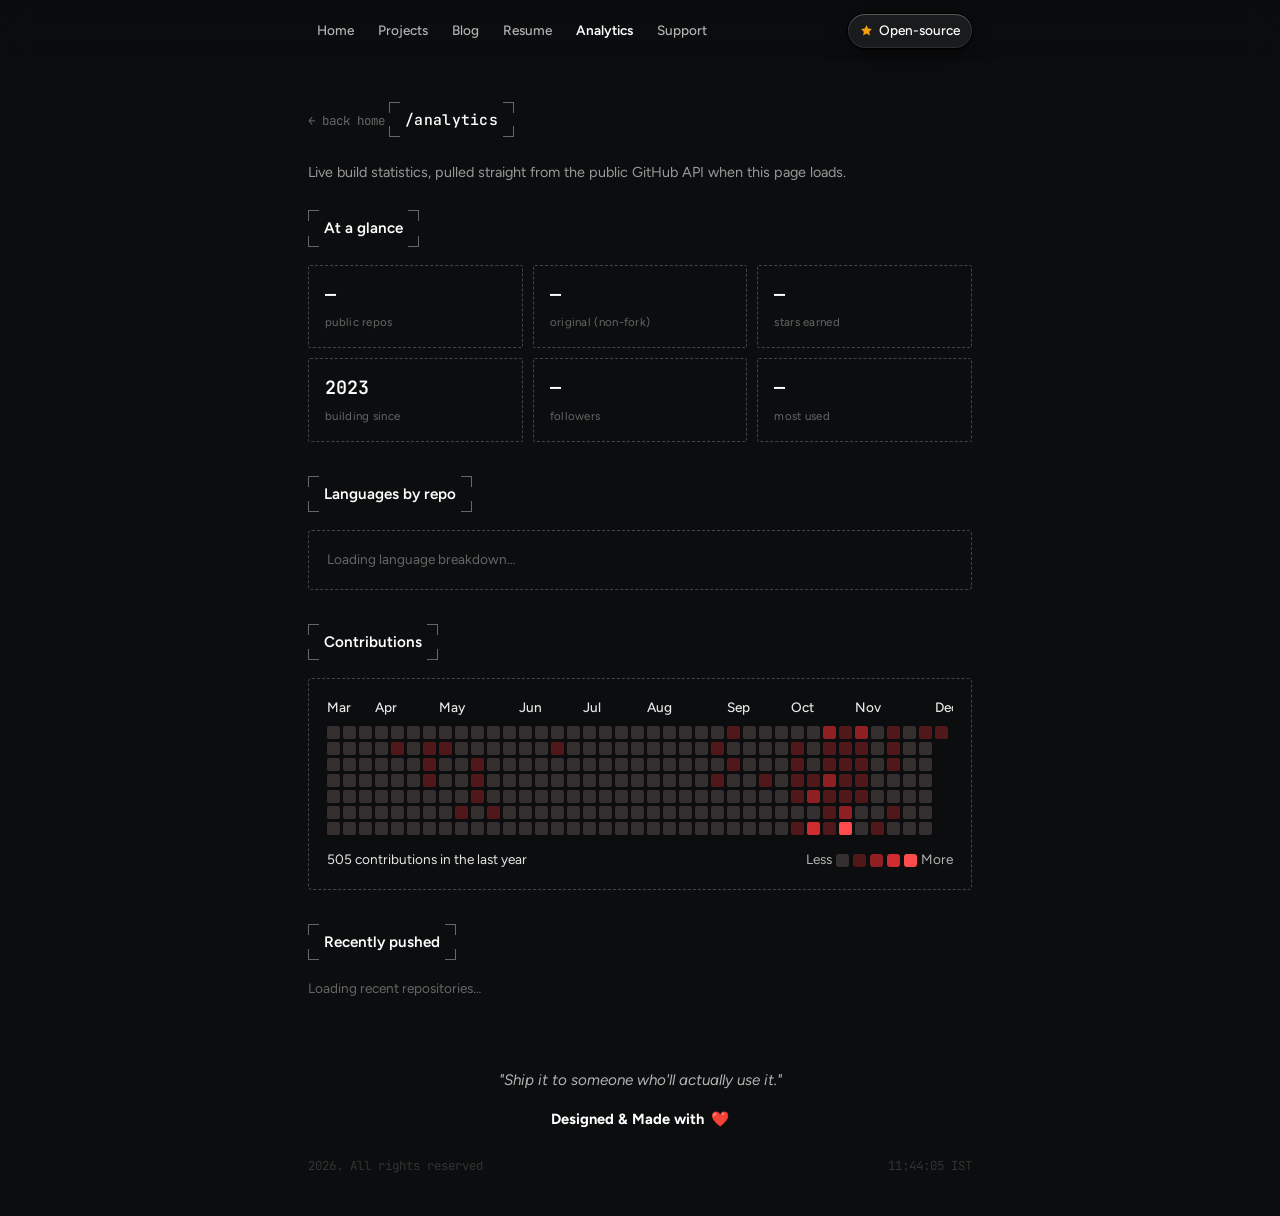
==== analytics.html @ 059508b2 "feat: refine sparks to compact size with deep blood red tones" ====
<!DOCTYPE html>
<html lang="en">
<head>
<meta charset="utf-8" />
<meta name="viewport" content="width=device-width, initial-scale=1" />
<title>Analytics — Salman Ansari</title>
<meta name="description" content="Live build statistics for Salman Ansari — repositories, languages and recent activity, pulled from the GitHub API." />
<meta name="theme-color" content="#0b0d0e" />
<link rel="icon" href="data:image/svg+xml,<svg xmlns='http://www.w3.org/2000/svg' viewBox='0 0 100 100'><rect width='100' height='100' rx='22' fill='%230b0d0e'/><text x='50' y='68' font-family='monospace' font-size='56' font-weight='700' fill='%23ffffff' text-anchor='middle'>S</text></svg>" />
<link rel="preconnect" href="https://fonts.googleapis.com" />
<link rel="preconnect" href="https://fonts.gstatic.com" crossorigin />
<link href="https://fonts.googleapis.com/css2?family=Figtree:wght@400;500;600;700&amp;family=JetBrains+Mono:wght@400;500;600&amp;display=swap" rel="stylesheet" />
<link rel="stylesheet" href="./assets/styles.css?v=202611122030" />
</head>
<body>
<a class="skip-link" href="#main">Skip to content</a>

<nav class="navbar" aria-label="Primary">
  <div class="nav-inner">
    <ul class="nav-links">
      <li><a href="./" class="nav-link">Home</a></li>
      <li><a href="./projects" class="nav-link">Projects</a></li>
      <li><a href="./blog" class="nav-link">Blog</a></li>
      <li><a href="./resume" class="nav-link">Resume</a></li>
      <li><a href="./analytics" class="nav-link is-active">Analytics</a></li>
      <li><a href="./support" class="nav-link">Support</a></li>
    </ul>
    <a class="nav-star" href="https://github.com/salmanwnl44" target="_blank" rel="noopener">
      <svg class="star" viewBox="0 0 24 24" width="13" height="13" fill="currentColor" aria-hidden="true"><path d="m12 2 3.1 6.3 6.9 1-5 4.9 1.2 6.8-6.2-3.3-6.2 3.3L7 14.2 2 9.3l6.9-1L12 2Z"/></svg>
      <span>Open-source</span>
    </a>
  </div>
</nav>

<main id="main" class="wrap">
  <div class="page-head">
    <a class="back-link" href="./">← back home</a>
    <h1 class="section-title slug">/analytics</h1>
    <p class="page-sub">Live build statistics, pulled straight from the public GitHub API when this page loads.</p>
  </div>

  <section class="section">
    <h2 class="section-title">At a glance</h2>
    <div class="grid-3">
      <div class="card"><span class="stat-num" data-gh="repos">—</span><span class="stat-label">public repos</span></div>
      <div class="card"><span class="stat-num" data-gh="own">—</span><span class="stat-label">original (non-fork)</span></div>
      <div class="card"><span class="stat-num" data-gh="stars">—</span><span class="stat-label">stars earned</span></div>
      <div class="card"><span class="stat-num" data-gh="since">2023</span><span class="stat-label">building since</span></div>
      <div class="card"><span class="stat-num" data-gh="followers">—</span><span class="stat-label">followers</span></div>
      <div class="card"><span class="stat-num" data-gh="langs">—</span><span class="stat-label">most used</span></div>
    </div>
  </section>

  <section class="section">
    <h2 class="section-title">Languages by repo</h2>
    <div class="boxed">
      <div data-lang-bars>
        <p style="font-size:.85rem;color:var(--text-dim)">Loading language breakdown…</p>
      </div>
    </div>
  </section>

  <section class="section" id="contributions">
    <h2 class="section-title">Contributions</h2>
    <div class="boxed">
      <div class="cal-scroll">
        <div class="cal-months" data-cal-months></div>
        <div class="cal-grid" data-cal-grid></div>
      </div>
      <div class="cal-foot">
        <span data-cal-total>Loading contributions…</span>
        <span class="cal-legend">
          Less
          <span class="sw" style="background:var(--cal-0)"></span>
          <span class="sw" style="background:var(--cal-1)"></span>
          <span class="sw" style="background:var(--cal-2)"></span>
          <span class="sw" style="background:var(--cal-3)"></span>
          <span class="sw" style="background:var(--cal-4)"></span>
          More
        </span>
      </div>
    </div>
  </section>

  <section class="section">
    <h2 class="section-title">Recently pushed</h2>
    <div class="grid-2" data-recent-repos>
      <p style="font-size:.85rem;color:var(--text-dim)">Loading recent repositories…</p>
    </div>
  </section>
</main>

<footer class="footer">
  <p class="footer-quote">"Ship it to someone who'll actually use it."</p>
  <p class="footer-made">Designed &amp; Made with <span class="heart" aria-hidden="true">❤️</span></p>
  <p class="footer-bottom">
    <span><span data-year>2026</span>. All rights reserved</span>
    <span data-clock-24>--:--:-- IST</span>
  </p>
</footer>

<script src="./assets/main.js?v=202611122030" defer></script>
</body>
</html>
---- assets/styles.css ----
/* ==========================================================================
   Salman Ansari — portfolio
   Dark-only, 700px single column. Tokens per the manixh.dev design reference.
   ========================================================================== */

:root {
  --bg-primary: #0b0d0e;
  --bg-surface: #1a1b1c;
  --bg-surface-elevated: #232326;
  --bg-surface-subtle: #151515;
  --bg-skeleton: #18181b;

  --text-primary: #ffffff;
  --text-secondary: #b3b3b3;
  --text-tertiary: #b4b4b4;
  --text-muted: #999999;
  --text-faint: #71767b;
  --text-dim: #666666;
  --text-faintest: #555555;
  --text-ghost: #333333;

  --border-default: #444444;
  --border-hover: #888888;
  --border-subtle: rgba(255, 255, 255, 0.1);
  --border-inset: #ffffff14;
  --border-inset-highlight: #ffffff33;

  --accent-blue: #3b82f6;
  --accent-amber: #f59e0b;
  --accent-green: #22c55e;
  --accent-discord: #5865f2;
  --accent-discord-hover: #4752c4;

  --status-active: #02ff67;
  --status-active-bg: #091d11;
  --status-past: #ff3333;
  --status-past-bg: #1d0909;
  --status-future: #ffaa00;
  --status-future-bg: #1d1509;

  --cal-0: #352f2f;
  --cal-1: #51181a;
  --cal-2: #8f1f22;
  --cal-3: #d02b2e;
  --cal-4: #ff4b4b;

  --font-ui: 'Figtree', -apple-system, BlinkMacSystemFont, 'Segoe UI', Roboto, sans-serif;
  --font-mono: 'JetBrains Mono', 'Courier New', monospace;

  --container-max: 700px;
  --container-padding: 18px;

  --radius-sm: 2px;
  --radius-md: 3px;
  --radius-lg: 4px;
  --radius-xl: 6px;
  --radius-2xl: 8px;
  --radius-3xl: 10px;
  --radius-pill: 999px;

  --duration-fast: 0.2s;
  --duration-slow: 0.3s;
  --ease-material: cubic-bezier(0.4, 0, 0.2, 1);

  --shadow-pill:
    0 32px 64px -16px #0006, 0 16px 32px -8px #0006, 0 8px 16px -4px #0004,
    0 4px 8px -2px #0004, 0 -8px 16px -1px #0003, 0 2px 4px -1px #0004,
    0 0 0 1px #000, inset 0 0 0 1px var(--border-inset), inset 0 1px 0 var(--border-inset-highlight);
  --shadow-pill-hover:
    0 40px 80px -16px #0008, 0 20px 40px -8px #0008, 0 12px 20px -4px #0006,
    0 6px 12px -2px #0006, 0 -12px 20px -1px #0004, 0 4px 8px -1px #0006,
    0 0 0 1px #000, inset 0 0 0 1px #ffffff20, inset 0 1px 0 #ffffff40;
}

*,
*::before,
*::after {
  box-sizing: border-box;
}

html {
  scroll-behavior: smooth;
  -webkit-text-size-adjust: 100%;
}

body {
  margin: 0;
  background: var(--bg-primary);
  color: var(--text-secondary);
  font-family: var(--font-ui);
  font-size: 0.95rem;
  line-height: 1.6;
  -webkit-font-smoothing: antialiased;
}

::selection {
  background: rgba(180, 180, 180, 0.3);
  color: #fff;
}

img {
  max-width: 100%;
  display: block;
}

a {
  color: inherit;
  text-decoration: none;
}

h1,
h2,
h3,
h4 {
  color: var(--text-primary);
  font-weight: 600;
  margin: 0;
}

p {
  margin: 0;
}

ul {
  margin: 0;
  padding: 0;
  list-style: none;
}

button {
  font: inherit;
  color: inherit;
  background: none;
  border: none;
  cursor: pointer;
}

:focus-visible {
  outline: 1px solid var(--border-hover);
  outline-offset: 2px;
}

::-webkit-scrollbar {
  width: 10px;
}

::-webkit-scrollbar-track {
  background: rgba(255, 255, 255, 0.02);
}

::-webkit-scrollbar-thumb {
  background: var(--border-subtle);
  border-radius: var(--radius-3xl);
}

::-webkit-scrollbar-thumb:hover {
  background: rgba(255, 255, 255, 0.18);
}

.skip-link {
  position: absolute;
  left: -9999px;
  top: 0;
  padding: 8px 14px;
  background: var(--bg-surface);
  border: 1px solid var(--border-default);
  color: #fff;
  z-index: 2000;
}

.skip-link:focus {
  left: 12px;
  top: 12px;
}

.sep {
  color: var(--text-faintest);
}

.hl {
  color: var(--text-primary);
  font-weight: 700;
}

.mono {
  font-family: var(--font-mono);
}

/* ---------- navbar ---------- */
.navbar {
  position: sticky;
  top: 0;
  z-index: 1000;
  background: rgba(11, 13, 14, 0.6);
  backdrop-filter: blur(12px);
  -webkit-backdrop-filter: blur(12px);
}

.nav-inner {
  max-width: var(--container-max);
  margin: 0 auto;
  padding: 14px var(--container-padding);
  display: flex;
  align-items: center;
  justify-content: space-between;
  gap: 12px;
}

.nav-links {
  display: flex;
  align-items: center;
  gap: 6px;
  overflow-x: auto;
  scrollbar-width: none;
}

.nav-links::-webkit-scrollbar {
  display: none;
}

.nav-link {
  display: block;
  padding: 4px 9px;
  border-radius: var(--radius-lg);
  font-size: 0.85rem;
  font-weight: 500;
  color: var(--text-secondary);
  white-space: nowrap;
  transition: color var(--duration-fast) ease, background var(--duration-fast) ease;
}

.nav-link:hover {
  color: var(--text-primary);
  background: rgba(255, 255, 255, 0.05);
}

.nav-link.is-active {
  color: var(--text-primary);
  font-weight: 600;
}

.nav-star {
  display: inline-flex;
  align-items: center;
  gap: 6px;
  flex: none;
  padding: 6px 12px;
  border-radius: var(--radius-pill);
  background: var(--bg-surface);
  color: var(--text-primary);
  font-size: 0.85rem;
  font-weight: 500;
  box-shadow: var(--shadow-pill);
  transition: box-shadow var(--duration-slow) var(--ease-material), transform var(--duration-slow) var(--ease-material);
}

.nav-star:hover {
  box-shadow: var(--shadow-pill-hover);
  transform: translateY(-1px);
}

.nav-star .star {
  color: var(--accent-amber);
}

/* ---------- page shell ---------- */
.wrap {
  max-width: var(--container-max);
  margin: 0 auto;
  padding: 0 var(--container-padding);
}

.section {
  scroll-margin-top: 60px;
  margin-bottom: 34px;
}

.hero {
  padding-top: 46px;
  margin-bottom: 44px;
}

/* corner-bracket section heading — four detached crop marks, no full outline */
.section-title {
  --bracket-color: var(--text-dim);
  --bracket-len: 11px;
  --bracket-thickness: 1px;

  position: relative;
  display: inline-block;
  margin: 0 0 18px;
  padding: 9px 16px;
  font-size: 0.95rem;
  font-weight: 600;
  color: var(--text-primary);
  line-height: 1.2;

  background-image:
    linear-gradient(var(--bracket-color), var(--bracket-color)),
    linear-gradient(var(--bracket-color), var(--bracket-color)),
    linear-gradient(var(--bracket-color), var(--bracket-color)),
    linear-gradient(var(--bracket-color), var(--bracket-color)),
    linear-gradient(var(--bracket-color), var(--bracket-color)),
    linear-gradient(var(--bracket-color), var(--bracket-color)),
    linear-gradient(var(--bracket-color), var(--bracket-color)),
    linear-gradient(var(--bracket-color), var(--bracket-color));
  background-repeat: no-repeat;
  background-size:
    var(--bracket-len) var(--bracket-thickness), var(--bracket-thickness) var(--bracket-len),
    var(--bracket-len) var(--bracket-thickness), var(--bracket-thickness) var(--bracket-len),
    var(--bracket-len) var(--bracket-thickness), var(--bracket-thickness) var(--bracket-len),
    var(--bracket-len) var(--bracket-thickness), var(--bracket-thickness) var(--bracket-len);
  background-position:
    left top, left top,
    right top, right top,
    left bottom, left bottom,
    right bottom, right bottom;
}

.boxed {
  border: 1px dashed var(--border-default);
  border-radius: var(--radius-lg);
  padding: 18px;
}

/* ---------- hero ---------- */
.hero-top {
  display: flex;
  align-items: flex-start;
  gap: 22px;
  margin-bottom: 20px;
}

.avatar-wrap {
  position: relative;
  flex: none;
  width: 128px;
  height: 128px;
  perspective: 900px;
  cursor: pointer;
  user-select: none;
}

.avatar-card {
  width: 128px;
  height: 128px;
  position: relative;
  transform-style: preserve-3d;
  transition: transform 0.6s cubic-bezier(0.4, 0, 0.2, 1);
  border-radius: var(--radius-3xl);
}

.avatar-wrap.is-flipped .avatar-card {
  transform: rotateY(180deg);
}

.avatar-face {
  position: absolute;
  inset: 0;
  width: 100%;
  height: 100%;
  border-radius: var(--radius-3xl);
  backface-visibility: hidden;
  -webkit-backface-visibility: hidden;
  overflow: hidden;
}

.avatar-front {
  transform: rotateY(0deg);
}

.avatar-back {
  transform: rotateY(180deg);
}

.avatar {
  width: 128px;
  height: 128px;
  border-radius: var(--radius-3xl);
  object-fit: cover;
  border: 1px solid var(--border-default);
  background: var(--bg-skeleton);
  filter: grayscale(1);
  transition: filter var(--duration-slow) ease;
}

.avatar-wrap:hover .avatar {
  filter: grayscale(0);
}

.qr-face {
  position: absolute;
  inset: 0;
  border-radius: var(--radius-3xl);
  background: #fff;
  display: grid;
  place-items: center;
  padding: 8px;
  opacity: 0;
  pointer-events: none;
  transition: opacity var(--duration-slow) ease;
  z-index: 5;
}

.avatar-wrap.show-qr .qr-face {
  opacity: 1;
  pointer-events: auto;
}

.qr-toggle {
  position: absolute;
  bottom: 6px;
  right: 6px;
  width: 26px;
  height: 26px;
  display: grid;
  place-items: center;
  border-radius: var(--radius-xl);
  background: rgba(11, 13, 14, 0.85);
  border: 1px solid var(--border-default);
  color: var(--text-secondary);
  transition: color var(--duration-fast) ease, border-color var(--duration-fast) ease, transform 0.25s ease;
  z-index: 6;
  cursor: pointer;
}

.avatar-wrap:hover .qr-toggle {
  color: #fff;
  border-color: var(--border-hover);
  transform: scale(1.08);
}

.hero-id {
  padding-top: 2px;
  min-width: 0;
}

.hero-name {
  font-size: 1.65rem;
  font-weight: 700;
  line-height: 1.2;
  letter-spacing: -0.01em;
  display: flex;
  align-items: center;
  gap: 8px;
  flex-wrap: wrap;
}

.hero-name .emoji {
  font-size: 1.1rem;
}

.hero-name .blood-flame {
  display: inline-flex;
  align-items: center;
  justify-content: center;
  margin-left: 2px;
  filter: drop-shadow(0 0 6px rgba(220, 38, 38, 0.75));
  animation: flameFlicker 2.4s ease-in-out infinite alternate;
}

@keyframes flameFlicker {
  0% {
    transform: scale(1) translateY(0);
    filter: drop-shadow(0 0 5px rgba(220, 38, 38, 0.65));
  }
  50% {
    transform: scale(1.08) translateY(-1px) rotate(-1deg);
    filter: drop-shadow(0 0 9px rgba(239, 68, 68, 0.95));
  }
  100% {
    transform: scale(1.03) translateY(0) rotate(1.5deg);
    filter: drop-shadow(0 0 7px rgba(185, 28, 28, 0.8));
  }
}

.hero-handle {
  display: inline-block;
  margin-top: 2px;
  font-family: var(--font-mono);
  font-size: 0.88rem;
  color: var(--text-tertiary);
  transition: color var(--duration-fast) ease;
}

.hero-handle:hover {
  color: var(--text-primary);
}

.hero-status {
  margin-top: 10px;
  display: flex;
  align-items: center;
  gap: 7px;
  font-size: 0.92rem;
  font-weight: 700;
  color: var(--text-primary);
}

.hero-status a {
  border-bottom: 1px solid var(--border-default);
}

.hero-status a:hover {
  border-color: var(--border-hover);
}

.hero-status .spin {
  color: var(--text-dim);
  animation: spin 6s linear infinite;
}

@keyframes spin {
  to {
    transform: rotate(360deg);
  }
}

.hero-meta {
  margin-top: 7px;
  display: flex;
  flex-wrap: wrap;
  align-items: center;
  gap: 4px 8px;
  font-family: var(--font-mono);
  font-size: 0.82rem;
  color: var(--text-tertiary);
}

.hero-meta li {
  display: inline-flex;
  align-items: center;
  gap: 5px;
}

.hero-meta svg {
  color: var(--text-dim);
  flex: none;
}

.hero-bio {
  display: flex;
  flex-direction: column;
  gap: 9px;
  margin-bottom: 22px;
}

.hero-bio li {
  position: relative;
  padding-left: 22px;
  font-size: 0.92rem;
  line-height: 1.55;
  color: var(--text-secondary);
}

.hero-bio li::before {
  content: '';
  position: absolute;
  left: 4px;
  top: 9px;
  width: 7px;
  height: 7px;
  border-radius: 50%;
  background: var(--text-faintest);
}

.hero-rule {
  height: 1px;
  border: 0;
  background: var(--border-default);
  opacity: 0.6;
  margin: 0 0 20px;
}

/* ---------- hero cards (profile / community) ---------- */
.hero-cards {
  display: grid;
  grid-template-columns: repeat(2, minmax(0, 1fr));
  gap: 12px;
  margin-bottom: 20px;
}

.mini-card {
  display: flex;
  align-items: center;
  gap: 11px;
  padding: 12px;
  border: 1px dashed var(--border-default);
  border-radius: var(--radius-sm);
  transition: border-color var(--duration-slow) ease;
}

.mini-card:hover {
  border-color: var(--border-hover);
}

.mini-logo {
  width: 42px;
  height: 42px;
  flex: none;
  border-radius: var(--radius-3xl);
  background: #1f1f23;
  display: grid;
  place-items: center;
  overflow: hidden;
  border: 1px solid var(--border-default);
  color: #fff;
}

.mini-logo img {
  width: 100%;
  height: 100%;
  object-fit: cover;
}

.mini-body {
  min-width: 0;
  flex: 1;
}

.mini-name {
  display: flex;
  align-items: center;
  gap: 5px;
  font-size: 0.88rem;
  font-weight: 700;
  color: var(--text-primary);
  line-height: 1.3;
}

.mini-name svg {
  color: var(--accent-blue);
  flex: none;
}

.mini-sub {
  font-size: 0.78rem;
  color: var(--text-faint);
  display: flex;
  align-items: center;
  gap: 5px;
}

.mini-sub .dot-green {
  width: 7px;
  height: 7px;
  border-radius: 50%;
  background: #23a559;
  flex: none;
}

.mini-btn {
  flex: none;
  padding: 5px 14px;
  border-radius: var(--radius-xl);
  border: 1px solid var(--border-default);
  background: var(--bg-surface);
  font-size: 0.82rem;
  font-weight: 600;
  color: var(--text-primary);
  transition: background var(--duration-fast) ease, border-color var(--duration-fast) ease;
}

.mini-btn:hover {
  border-color: var(--border-hover);
  background: #1a1b1cc7;
}

.mini-btn.is-brand {
  background: var(--accent-discord);
  border-color: var(--accent-discord);
  color: #fff;
  border-radius: var(--radius-md);
}

.mini-btn.is-brand:hover {
  background: var(--accent-discord-hover);
  border-color: var(--accent-discord-hover);
}

/* ---------- social row ---------- */
.social-row {
  display: flex;
  flex-wrap: wrap;
  align-items: center;
  gap: 8px;
}

.social-row .divider {
  width: 1px;
  height: 20px;
  background: var(--border-default);
  margin: 0 2px;
}

.btn {
  display: inline-flex;
  align-items: center;
  gap: 7px;
  padding: 6px 12px;
  border: 1px solid var(--border-default);
  border-radius: var(--radius-xl);
  background: var(--bg-surface);
  color: var(--text-primary);
  font-size: 0.84rem;
  font-weight: 500;
  box-shadow: 0 4px 16px rgba(0, 0, 0, 0.1);
  transition: border-color var(--duration-slow) ease, background var(--duration-slow) ease, transform var(--duration-slow) var(--ease-material);
}

.btn:hover {
  border-color: var(--border-hover);
  background: #1a1b1cc7;
  transform: translateY(-1px);
}

.btn svg {
  flex: none;
}

.icon-btn {
  padding: 7px;
  width: 34px;
  height: 34px;
  justify-content: center;
}

/* ---------- blood sparks canvas overlay ---------- */
.blood-sparks-canvas {
  position: fixed;
  inset: 0;
  width: 100vw;
  height: 100vh;
  pointer-events: none;
  z-index: 99999;
}

.btn:active,
button:active,
a:active {
  transform: scale(0.97) translateY(0) !important;
}

/* ---------- toast notification ---------- */
.toast-msg {
  position: fixed;
  bottom: 24px;
  right: 24px;
  background: var(--bg-surface);
  border: 1px solid var(--border-default);
  color: var(--text-primary);
  padding: 10px 16px;
  border-radius: var(--radius-lg);
  font-size: 0.86rem;
  font-family: var(--font-mono);
  box-shadow: 0 8px 30px rgba(0, 0, 0, 0.45);
  z-index: 9999;
  display: flex;
  align-items: center;
  gap: 8px;
  opacity: 0;
  transform: translateY(12px);
  transition: opacity 0.25s ease, transform 0.25s ease;
  pointer-events: none;
}

.toast-msg.is-visible {
  opacity: 1;
  transform: translateY(0);
}

.toast-dot {
  width: 8px;
  height: 8px;
  border-radius: 50%;
  background: #22c55e;
  box-shadow: 0 0 8px #22c55e;
}
.marquee {
  position: relative;
  overflow: hidden;
  padding: 3px 0;
  margin-bottom: 10px;
  mask-image: linear-gradient(90deg, transparent, #000 7%, #000 93%, transparent);
  -webkit-mask-image: linear-gradient(90deg, transparent, #000 7%, #000 93%, transparent);
}

.marquee-track {
  display: flex;
  width: max-content;
  gap: 30px;
  animation: marquee 60s linear infinite;
}

.marquee[data-reverse] .marquee-track {
  animation-direction: reverse;
}

.marquee:hover .marquee-track {
  animation-play-state: paused;
}

@keyframes marquee {
  from {
    transform: translateX(0);
  }

  to {
    transform: translateX(-50%);
  }
}

.skill {
  flex: none;
  display: inline-flex;
  align-items: center;
  gap: 8px;
  padding: 4px 10px;
  border-radius: var(--radius-pill);
  font-size: 0.88rem;
  font-weight: 500;
  letter-spacing: 0.5px;
  color: var(--text-primary);
  white-space: nowrap;
  transition: background var(--duration-fast) ease;
}

.skill:hover {
  background: rgba(255, 255, 255, 0.04);
}

.skill img {
  width: 19px;
  height: 19px;
  flex: none;
}

/* ---------- experience ---------- */
.timeline {
  position: relative;
  padding-left: 26px;
}

.timeline::before {
  content: '';
  position: absolute;
  left: 4px;
  top: 10px;
  bottom: 10px;
  border-left: 1px dashed var(--text-faintest);
}

.exp {
  position: relative;
  padding-bottom: 18px;
}

.exp:last-child {
  padding-bottom: 0;
}

.tl-dot {
  position: absolute;
  left: -26px;
  top: 16px;
  width: 10px;
  height: 10px;
  border-radius: 50%;
}

.tl-dot.is-active {
  background: var(--status-active);
  box-shadow: 0 0 8px rgba(2, 255, 103, 0.5);
}

.tl-dot.is-past {
  background: var(--status-past);
  box-shadow: 0 0 8px rgba(255, 51, 51, 0.5);
}

.tl-dot.is-future {
  background: var(--status-future);
  box-shadow: 0 0 8px rgba(255, 170, 0, 0.5);
}

.exp-head {
  display: flex;
  align-items: center;
  gap: 12px;
  width: 100%;
  text-align: left;
  padding: 4px 0;
}

.exp-logo {
  width: 42px;
  height: 42px;
  flex: none;
  border-radius: var(--radius-2xl);
  background: var(--bg-surface-subtle);
  border: 1px solid var(--border-default);
  display: grid;
  place-items: center;
  overflow: hidden;
  font-family: var(--font-mono);
  font-size: 0.95rem;
  font-weight: 600;
  color: var(--text-primary);
}

.exp-logo img {
  width: 100%;
  height: 100%;
  object-fit: contain;
  padding: 5px;
}

.exp-main {
  flex: 1;
  min-width: 0;
}

.exp-company {
  display: flex;
  align-items: center;
  gap: 7px;
  flex-wrap: wrap;
  font-size: 0.95rem;
  font-weight: 700;
  line-height: 1.25;
}

.exp-company .ext {
  color: var(--text-dim);
  display: inline-flex;
}

.exp-company .ext:hover {
  color: #fff;
}

.exp-role {
  margin-top: 1px;
  font-size: 0.85rem;
  color: var(--text-secondary);
}

.badge {
  display: inline-flex;
  align-items: center;
  gap: 5px;
  padding: 2px 8px;
  border-radius: var(--radius-lg);
  font-size: 0.7rem;
  font-weight: 500;
  letter-spacing: 0.3px;
}

.badge .b-dot {
  width: 6px;
  height: 6px;
  border-radius: 50%;
}

.badge-active {
  background: var(--status-active-bg);
  color: var(--status-active);
}

.badge-active .b-dot {
  background: var(--status-active);
  animation: pulse-dot 1.2s ease-in-out infinite;
}

.badge-past {
  background: var(--status-past-bg);
  color: var(--status-past);
}

.badge-past .b-dot {
  background: var(--status-past);
}

.badge-future {
  background: var(--status-future-bg);
  color: var(--status-future);
}

.badge-future .b-dot {
  background: var(--status-future);
}

@keyframes pulse-dot {

  0%,
  100% {
    opacity: 1;
  }

  50% {
    opacity: 0.35;
  }
}

.exp-right {
  flex: none;
  display: flex;
  align-items: center;
  gap: 7px;
  font-size: 0.8rem;
  color: var(--text-muted);
}

.exp-chev {
  color: var(--text-dim);
  transition: transform var(--duration-slow) ease;
}

.exp[data-open='true'] .exp-chev {
  transform: rotate(180deg);
}

.exp-panel {
  display: grid;
  grid-template-rows: 0fr;
  transition: grid-template-rows var(--duration-slow) ease;
}

.exp[data-open='true'] .exp-panel {
  grid-template-rows: 1fr;
}

.exp-panel>div {
  overflow: hidden;
}

.exp-body {
  padding: 8px 0 2px 54px;
  display: flex;
  flex-direction: column;
  gap: 6px;
}

.exp-body li {
  position: relative;
  padding-left: 14px;
  font-size: 0.85rem;
  line-height: 1.6;
  color: var(--text-muted);
}

.exp-body li::before {
  content: '—';
  position: absolute;
  left: 0;
  color: var(--text-faintest);
}

.exp-body em {
  font-style: normal;
  font-family: var(--font-mono);
  font-size: 0.78rem;
  color: var(--text-tertiary);
}

/* ---------- contribution calendar ---------- */
.cal-scroll {
  overflow: hidden;
}

.cal-months {
  display: flex;
  gap: 0;
  margin-bottom: 7px;
  font-size: 0.85rem;
  font-weight: 500;
  color: #e6e6e6;
}

.cal-month {
  flex: none;
}

.cal-grid {
  --cal-cell: 13px;
  display: grid;
  grid-auto-flow: column;
  grid-template-rows: repeat(7, var(--cal-cell));
  gap: 3px;
}

.cal-day {
  width: var(--cal-cell);
  height: var(--cal-cell);
  border-radius: 2px;
  background: var(--cal-0);
}

.cal-day[data-level='1'] {
  background: var(--cal-1);
}

.cal-day[data-level='2'] {
  background: var(--cal-2);
}

.cal-day[data-level='3'] {
  background: var(--cal-3);
}

.cal-day[data-level='4'] {
  background: var(--cal-4);
}

.cal-day[data-empty] {
  background: transparent;
}

.cal-foot {
  display: flex;
  align-items: center;
  justify-content: space-between;
  gap: 12px;
  margin-top: 14px;
  font-size: 0.85rem;
  color: #e6e6e6;
  flex-wrap: wrap;
}

.cal-legend {
  display: inline-flex;
  align-items: center;
  gap: 4px;
  color: var(--text-secondary);
}

.cal-legend span.sw {
  width: 13px;
  height: 13px;
  border-radius: 3px;
  display: inline-block;
}

/* ---------- projects ---------- */
.project {
  border: 1px dashed var(--border-default);
  border-radius: var(--radius-sm);
  padding: 16px;
  margin-bottom: 14px;
  transition: border-color var(--duration-slow) ease;
}

.project:hover {
  border-color: var(--border-hover);
}

.project-inner {
  display: flex;
  gap: 18px;
  align-items: flex-start;
}

.banner {
  position: relative;
  flex: none;
  width: 300px;
  max-width: 100%;
}

.banner img {
  width: 100%;
  border-radius: var(--radius-lg);
  background: var(--bg-skeleton);
  box-shadow: 0 2px 8px -4px #0006;
}

.banner-badge {
  position: absolute;
  top: 8px;
  left: 8px;
  padding: 3px 9px;
  border-radius: var(--radius-lg);
  background: linear-gradient(180deg, #1a1a1a, #0d0d0d);
  border: 1px solid var(--border-default);
  font-size: 0.68rem;
  font-weight: 600;
  letter-spacing: 0.3px;
  color: var(--text-primary);
}

.banner-badge.right {
  left: auto;
  right: 8px;
  color: var(--text-muted);
  font-weight: 500;
}

.project-body {
  flex: 1;
  min-width: 0;
}

.project-head {
  display: flex;
  align-items: center;
  gap: 10px;
  flex-wrap: wrap;
  margin-bottom: 7px;
}

.project-name {
  font-size: 1.1rem;
  font-weight: 700;
  display: flex;
  align-items: center;
  gap: 6px;
}

.project-name .lock {
  color: var(--accent-amber);
}

.chip-oss {
  padding: 2px 9px;
  border-radius: var(--radius-lg);
  background: var(--status-active-bg);
  color: var(--status-active);
  font-size: 0.68rem;
  font-weight: 500;
  letter-spacing: 0.3px;
}

.project-actions {
  margin-left: auto;
  display: flex;
  gap: 7px;
}

.project-actions .btn {
  padding: 4px 10px;
  font-size: 0.78rem;
}

.project-desc {
  font-size: 0.86rem;
  line-height: 1.6;
  color: var(--text-secondary);
}

.project-points {
  margin-top: 8px;
  display: flex;
  flex-direction: column;
  gap: 4px;
}

.project-points li {
  position: relative;
  padding-left: 14px;
  font-size: 0.82rem;
  line-height: 1.55;
  color: var(--text-muted);
}

.project-points li::before {
  content: '▸';
  position: absolute;
  left: 0;
  color: var(--text-faintest);
}

.tech-label {
  margin-top: 11px;
  font-size: 0.82rem;
  font-weight: 600;
  color: var(--text-primary);
}

.tech-row {
  display: flex;
  flex-wrap: wrap;
  gap: 6px;
  margin-top: 7px;
}

.tech {
  padding: 3px 9px;
  border: 1px solid var(--border-default);
  border-radius: var(--radius-md);
  background: var(--bg-surface);
  font-size: 0.72rem;
  color: var(--text-secondary);
}

/* ---------- skill cards / generic grid ---------- */
.grid-2 {
  display: grid;
  grid-template-columns: repeat(2, minmax(0, 1fr));
  gap: 10px;
}

.grid-3 {
  display: grid;
  grid-template-columns: repeat(3, minmax(0, 1fr));
  gap: 10px;
}

.card {
  border: 1px dashed var(--border-default);
  border-radius: var(--radius-sm);
  padding: 14px 16px;
  transition: border-color var(--duration-slow) ease;
}

.card:hover {
  border-color: var(--border-hover);
}

.card h3 {
  font-size: 0.9rem;
  margin-bottom: 5px;
}

.card p {
  font-size: 0.8rem;
  line-height: 1.6;
  color: var(--text-muted);
}

.stat-num {
  font-family: var(--font-mono);
  font-size: 1.15rem;
  font-weight: 600;
  color: var(--text-primary);
  display: block;
}

.stat-label {
  font-size: 0.72rem;
  letter-spacing: 0.3px;
  color: var(--text-dim);
}

/* ---------- connect / footer ---------- */
.connect {
  text-align: center;
  padding: 26px 18px;
}

.connect h2 {
  font-size: 1.5rem;
  font-weight: 700;
}

.connect p {
  margin-top: 6px;
  font-size: 0.9rem;
  color: var(--text-muted);
}

.connect-links {
  margin-top: 18px;
  display: flex;
  flex-wrap: wrap;
  justify-content: center;
  gap: 8px;
}

.footer {
  max-width: var(--container-max);
  margin: 0 auto;
  padding: 34px var(--container-padding) 40px;
  text-align: center;
}

.footer-quote {
  font-size: 0.95rem;
  font-style: italic;
  color: var(--text-secondary);
}

.footer-made {
  margin-top: 16px;
  font-size: 0.92rem;
  font-weight: 700;
  color: var(--text-primary);
  display: flex;
  align-items: center;
  justify-content: center;
  gap: 7px;
}

.footer-made .heart {
  color: #ff5c7a;
  animation: heart-beat 2s ease-in-out infinite;
}

@keyframes heart-beat {

  0%,
  100% {
    transform: scale(1);
  }

  20% {
    transform: scale(1.18);
  }

  40% {
    transform: scale(1);
  }
}

.footer-bottom {
  margin-top: 24px;
  display: flex;
  align-items: center;
  justify-content: space-between;
  gap: 10px;
  font-family: var(--font-mono);
  font-size: 0.78rem;
  color: var(--text-ghost);
}

/* ---------- inner pages ---------- */
.page-head {
  padding-top: 40px;
  margin-bottom: 26px;
}

.page-title {
  font-size: 1.6rem;
  font-weight: 700;
}

.page-sub {
  margin-top: 6px;
  font-size: 0.9rem;
  color: var(--text-muted);
  max-width: 62ch;
}

.back-link {
  display: inline-flex;
  align-items: center;
  gap: 6px;
  margin-bottom: 14px;
  font-family: var(--font-mono);
  font-size: 0.78rem;
  color: var(--text-dim);
}

.back-link:hover {
  color: var(--text-primary);
}

.pdf-frame {
  width: 100%;
  height: calc(100vh - 120px);
  min-height: 850px;
  border: 1px dashed var(--border-default);
  border-radius: var(--radius-lg);
  background: var(--bg-surface-subtle);
  display: block;
  overflow: hidden;
}

.bar-row {
  display: flex;
  align-items: center;
  gap: 10px;
  margin-bottom: 9px;
}

.bar-name {
  width: 124px;
  flex: none;
  font-size: 0.82rem;
  color: var(--text-secondary);
  white-space: nowrap;
  overflow: hidden;
  text-overflow: ellipsis;
}

.bar-track {
  flex: 1;
  display: block;
  height: 8px;
  border-radius: var(--radius-pill);
  background: var(--bg-surface);
  overflow: hidden;
}

/* must be block: width/height are ignored on an inline span */
.bar-fill {
  display: block;
  height: 100%;
  min-width: 3px;
  border-radius: var(--radius-pill);
  background: linear-gradient(90deg, var(--cal-2), var(--cal-4));
}

.bar-val {
  width: 46px;
  flex: none;
  text-align: right;
  font-family: var(--font-mono);
  font-size: 0.76rem;
  color: var(--text-dim);
}

/* ---------- reveal ---------- */
.reveal {
  opacity: 0;
  transform: translateY(14px);
}

.reveal.is-visible {
  opacity: 1;
  transform: none;
  transition: opacity 0.8s ease-out, transform 0.8s ease-out;
}

/* ---------- responsive ---------- */
@media (max-width: 760px) {

  .wrap,
  .footer {
    padding-left: 25px;
    padding-right: 25px;
  }

  .nav-inner {
    padding-left: 25px;
    padding-right: 25px;
  }

  .project-inner {
    flex-direction: column;
  }

  .banner {
    width: 100%;
  }

  .hero-cards {
    grid-template-columns: 1fr;
  }

  .grid-3 {
    grid-template-columns: 1fr;
  }
}

@media (max-width: 520px) {
  .hero-top {
    gap: 16px;
  }

  .avatar-wrap,
  .avatar {
    width: 104px;
    height: 104px;
  }

  .hero-name {
    font-size: 1.4rem;
  }

  .grid-2 {
    grid-template-columns: 1fr;
  }

  .exp-right .exp-dates {
    display: none;
  }

  .footer-bottom {
    flex-direction: column;
    gap: 6px;
  }
}

@media (max-width: 400px) {

  .wrap,
  .footer {
    padding-left: 20px;
    padding-right: 20px;
  }

  .nav-inner {
    padding-left: 20px;
    padding-right: 20px;
  }

  .exp-body {
    padding-left: 0;
  }
}

@media (prefers-reduced-motion: reduce) {
  html {
    scroll-behavior: auto;
  }

  .marquee-track,
  .footer-made .heart,
  .badge-active .b-dot,
  .hero-status .spin {
    animation: none;
  }

  .reveal {
    opacity: 1;
    transform: none;
    transition: none;
  }

  * {
    transition-duration: 0.01ms !important;
  }
}

/* ==========================================================================
   BLOG
   ========================================================================== */

/* ---------- listing ---------- */
.post-card {
  display: block;
  padding: 16px;
  margin-bottom: 12px;
  border: 1px dashed var(--border-default);
  border-radius: var(--radius-sm);
  transition: border-color var(--duration-slow) ease;
}

.post-card:hover {
  border-color: var(--border-hover);
}

.post-meta {
  display: flex;
  flex-wrap: wrap;
  align-items: center;
  gap: 8px;
  font-family: var(--font-mono);
  font-size: 0.72rem;
  color: var(--text-dim);
}

.post-title {
  margin: 7px 0 6px;
  font-size: 1.1rem;
  font-weight: 700;
  line-height: 1.3;
  color: var(--text-primary);
}

.post-card:hover .post-title {
  color: #fff;
}

.post-excerpt {
  font-size: 0.86rem;
  line-height: 1.6;
  color: var(--text-secondary);
}

.post-tags {
  display: flex;
  flex-wrap: wrap;
  gap: 6px;
  margin-top: 12px;
}

.post-tag {
  padding: 2px 9px;
  border-radius: var(--radius-lg);
  background: var(--bg-skeleton);
  border: 1px solid var(--border-default);
  font-size: 0.7rem;
  color: var(--text-muted);
}

.post-draft {
  padding: 2px 8px;
  border-radius: var(--radius-lg);
  background: var(--status-future-bg);
  color: var(--status-future);
  font-size: 0.68rem;
  font-weight: 500;
}

.post-read {
  display: inline-flex;
  align-items: center;
  gap: 6px;
  margin-top: 12px;
  font-family: var(--font-mono);
  font-size: 0.76rem;
  color: var(--text-dim);
}

.post-card:hover .post-read {
  color: var(--text-primary);
}

/* ---------- article body ---------- */
.article {
  max-width: 100%;
}

.article-head {
  padding-top: 40px;
  margin-bottom: 26px;
}

.article-title {
  font-size: 1.75rem;
  font-weight: 700;
  line-height: 1.25;
  letter-spacing: -0.01em;
}

.article-desc {
  margin-top: 10px;
  font-size: 1rem;
  line-height: 1.7;
  color: var(--text-secondary);
}

.author {
  display: flex;
  align-items: center;
  gap: 10px;
  margin-top: 18px;
  padding-top: 16px;
  border-top: 1px solid var(--border-default);
}

.author img {
  width: 36px;
  height: 36px;
  border-radius: 50%;
  object-fit: cover;
  filter: grayscale(1);
  border: 1px solid var(--accent-blue);
}

.author-name {
  font-size: 0.86rem;
  font-weight: 600;
  color: var(--text-primary);
}

.author-meta {
  font-family: var(--font-mono);
  font-size: 0.72rem;
  color: var(--text-dim);
}

.article h2 {
  margin: 30px 0 10px;
  font-size: 1.2rem;
  font-weight: 600;
  line-height: 1.4;
}

.article h3 {
  margin: 22px 0 8px;
  font-size: 1rem;
  font-weight: 600;
}

.article p {
  margin-bottom: 14px;
  font-size: 0.95rem;
  line-height: 1.75;
  color: var(--text-secondary);
}

.article ul.list {
  margin: 0 0 16px;
  display: flex;
  flex-direction: column;
  gap: 7px;
}

.article ul.list li {
  position: relative;
  padding-left: 18px;
  font-size: 0.92rem;
  line-height: 1.7;
  color: var(--text-muted);
}

.article ul.list li::before {
  content: '▸';
  position: absolute;
  left: 0;
  color: var(--text-faintest);
}

.article a.link {
  color: var(--accent-blue);
  border-bottom: 1px solid transparent;
  transition: color var(--duration-fast) ease;
}

.article a.link:hover {
  color: #60a5fa;
  border-bottom-color: currentColor;
}

.mark {
  padding: 1px 6px;
  border-radius: var(--radius-md);
  background: rgba(255, 255, 255, 0.08);
  color: var(--text-primary);
}

.mark-strong {
  padding: 1px 6px;
  border-radius: var(--radius-md);
  background: rgba(255, 255, 255, 0.15);
  color: #fff;
  font-weight: 600;
}

/* ---------- callouts ---------- */
.alert {
  display: flex;
  gap: 10px;
  margin: 0 0 18px;
  padding: 12px 14px;
  border-left: 2px solid var(--border-default);
  border-radius: var(--radius-lg);
  font-size: 0.9rem;
  line-height: 1.6;
}

.alert .ico {
  flex: none;
  font-size: 1rem;
  line-height: 1.4;
}

.alert-tip {
  border-left-color: #22c55e;
  background: rgba(34, 197, 94, 0.05);
  color: #86efac;
}

.alert-warn {
  border-left-color: #fbbf24;
  background: rgba(251, 191, 36, 0.05);
  color: #fde047;
}

.alert-dont {
  border-left-color: #ef4444;
  background: rgba(239, 68, 68, 0.05);
  color: #fca5a5;
}

/* ---------- code + terminal ---------- */
.code {
  margin: 0 0 18px;
  border: 1px solid var(--border-default);
  border-radius: var(--radius-xl);
  background: var(--bg-skeleton);
  overflow: hidden;
}

.code-head {
  display: flex;
  align-items: center;
  gap: 8px;
  padding: 8px 12px;
  background: var(--bg-surface-elevated);
  border-bottom: 1px solid var(--border-default);
  font-family: var(--font-mono);
  font-size: 0.72rem;
  color: var(--text-muted);
}

.code-dots {
  display: inline-flex;
  gap: 5px;
}

.code-dots i {
  width: 9px;
  height: 9px;
  border-radius: 50%;
  display: block;
}

.code-dots i:nth-child(1) {
  background: #ef4444;
}

.code-dots i:nth-child(2) {
  background: #fbbf24;
}

.code-dots i:nth-child(3) {
  background: #22c55e;
}

.code pre {
  margin: 0;
  padding: 14px;
  overflow-x: auto;
  font-family: var(--font-mono);
  font-size: 0.8rem;
  line-height: 1.7;
  color: var(--text-secondary);
}

.code pre .c {
  color: var(--text-faintest);
}

.code pre .k {
  color: #ff8da1;
}

.code pre .s {
  color: #86efac;
}

.terminal pre {
  color: #1ef801;
}

.article-foot {
  margin-top: 34px;
  padding-top: 18px;
  border-top: 1px solid var(--border-default);
  display: flex;
  flex-wrap: wrap;
  align-items: center;
  justify-content: space-between;
  gap: 12px;
}

/* ---------- article figures + quotes ---------- */
.figure {
  margin: 0 0 20px;
}

.figure img {
  width: 100%;
  border: 1px solid var(--border-default);
  border-radius: var(--radius-xl);
  background: var(--bg-skeleton);
  box-shadow: 0 2px 8px -4px #0006;
}

.figure figcaption {
  margin-top: 9px;
  font-family: var(--font-mono);
  font-size: 0.72rem;
  line-height: 1.6;
  color: var(--text-dim);
  text-align: center;
}

.quote-card {
  margin: 0 0 20px;
  padding: 16px 18px;
  border: 1px dashed var(--border-default);
  border-radius: var(--radius-lg);
  background: rgba(255, 255, 255, 0.015);
}

.quote-card .quote-head {
  display: flex;
  align-items: center;
  gap: 8px;
  margin-bottom: 10px;
  font-family: var(--font-mono);
  font-size: 0.72rem;
  color: var(--text-dim);
}

.quote-card p {
  font-size: 0.92rem;
  line-height: 1.75;
  color: var(--text-secondary);
  margin-bottom: 10px;
}

.quote-card p:last-child {
  margin-bottom: 0;
}

.quote-card ul {
  margin: 0 0 10px;
  display: flex;
  flex-direction: column;
  gap: 5px;
}

.quote-card ul li {
  position: relative;
  padding-left: 16px;
  font-size: 0.9rem;
  line-height: 1.6;
  color: var(--text-muted);
}

.quote-card ul li::before {
  content: '·';
  position: absolute;
  left: 4px;
  color: var(--text-faintest);
}

.pillar {
  margin: 0 0 14px;
  padding: 14px 16px;
  border: 1px dashed var(--border-default);
  border-radius: var(--radius-sm);
}

.pillar h3 {
  margin: 0 0 6px;
  font-size: 0.98rem;
  display: flex;
  align-items: center;
  gap: 9px;
  flex-wrap: wrap;
}

.pillar .num {
  font-family: var(--font-mono);
  font-size: 0.72rem;
  color: var(--cal-4);
  border: 1px solid var(--border-default);
  border-radius: var(--radius-lg);
  padding: 1px 7px;
}

.pillar p {
  margin-bottom: 0;
  font-size: 0.9rem;
}

.tag-row {
  display: flex;
  flex-wrap: wrap;
  gap: 6px;
  margin-top: 16px;
}

.tag-row .post-tag {
  font-family: var(--font-mono);
}

/* ---------- projects wrapped in a dashed frame ---------- */
.projects-box {
  display: flex;
  flex-direction: column;
  gap: 14px;
}

.projects-box .project {
  margin-bottom: 0;
}

/* ---------- mono slug page titles: /analytics ---------- */
.section-title.slug {
  font-family: var(--font-mono);
  font-size: 0.92rem;
  font-weight: 500;
  letter-spacing: 0.3px;
}

/* ---------- contribution cell tooltip ---------- */
.cal-grid {
  position: relative;
}

.cal-day {
  transition: box-shadow 0.18s ease, transform 0.18s ease;
}

.cal-day.is-hot {
  box-shadow: 0 0 0 1px rgba(255, 75, 75, 0.95), 0 0 10px 2px rgba(255, 75, 75, 0.55);
  transform: scale(1.18);
  position: relative;
  z-index: 2;
}

.cal-tip {
  position: fixed;
  z-index: 2000;
  pointer-events: none;
  overflow: hidden;
  padding: 7px 11px;
  border-radius: var(--radius-2xl);
  background: #1f2023;
  border: 1px solid var(--border-default);
  color: #fff;
  font-size: 0.78rem;
  line-height: 1.3;
  white-space: nowrap;
  box-shadow: 0 6px 16px rgba(0, 0, 0, 0.35);
  opacity: 0;
  transform: translate(-50%, -4px) scale(0.96);
  transition: opacity 0.18s ease, transform 0.18s ease;
}

.cal-tip.is-on {
  opacity: 1;
  transform: translate(-50%, -10px) scale(1);
}

.cal-tip span {
  position: relative;
  z-index: 1;
}

100% {
  transform: translateX(120%);
  opacity: 1;
}
}

@media (prefers-reduced-motion: reduce) {
  .cal-day.is-hot {
    transform: none;
  }
}
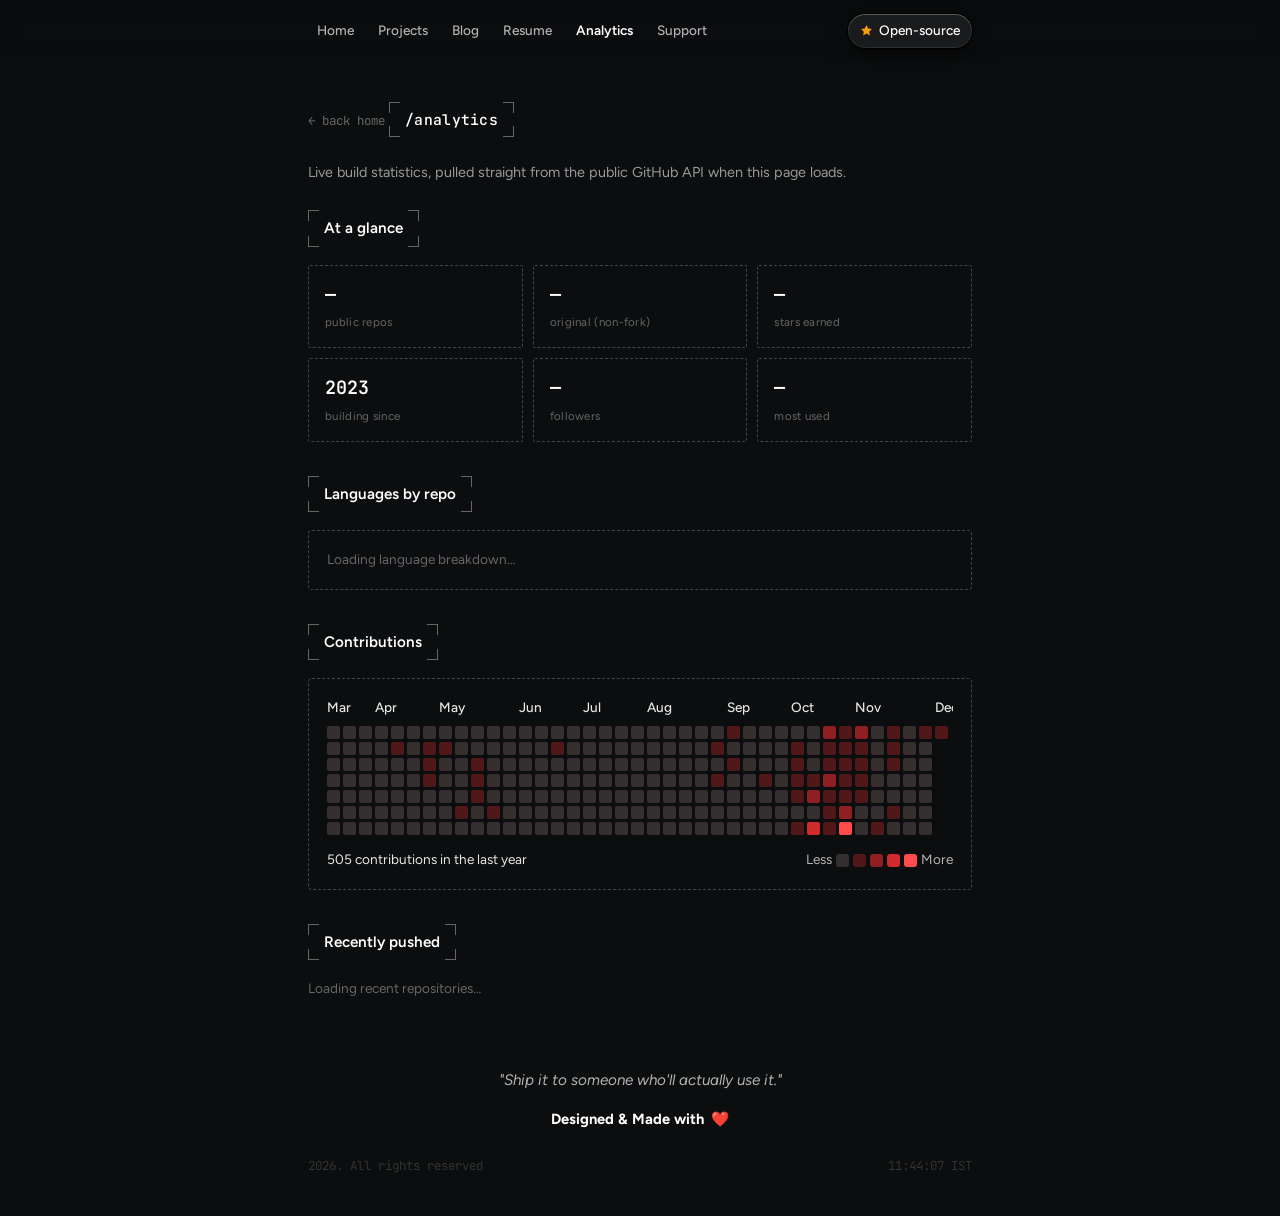
==== commit 448753c7: "feat: bold blood sparks with miniature flame core puff" ====
--- a/analytics.html
+++ b/analytics.html
@@ -10,7 +10,7 @@
 <link rel="preconnect" href="https://fonts.googleapis.com" />
 <link rel="preconnect" href="https://fonts.gstatic.com" crossorigin />
 <link href="https://fonts.googleapis.com/css2?family=Figtree:wght@400;500;600;700&amp;family=JetBrains+Mono:wght@400;500;600&amp;display=swap" rel="stylesheet" />
-<link rel="stylesheet" href="./assets/styles.css?v=202611122030" />
+<link rel="stylesheet" href="./assets/styles.css?v=202611122031" />
 </head>
 <body>
 <a class="skip-link" href="#main">Skip to content</a>
@@ -99,6 +99,6 @@
   </p>
 </footer>
 
-<script src="./assets/main.js?v=202611122030" defer></script>
+<script src="./assets/main.js?v=202611122031" defer></script>
 </body>
 </html>
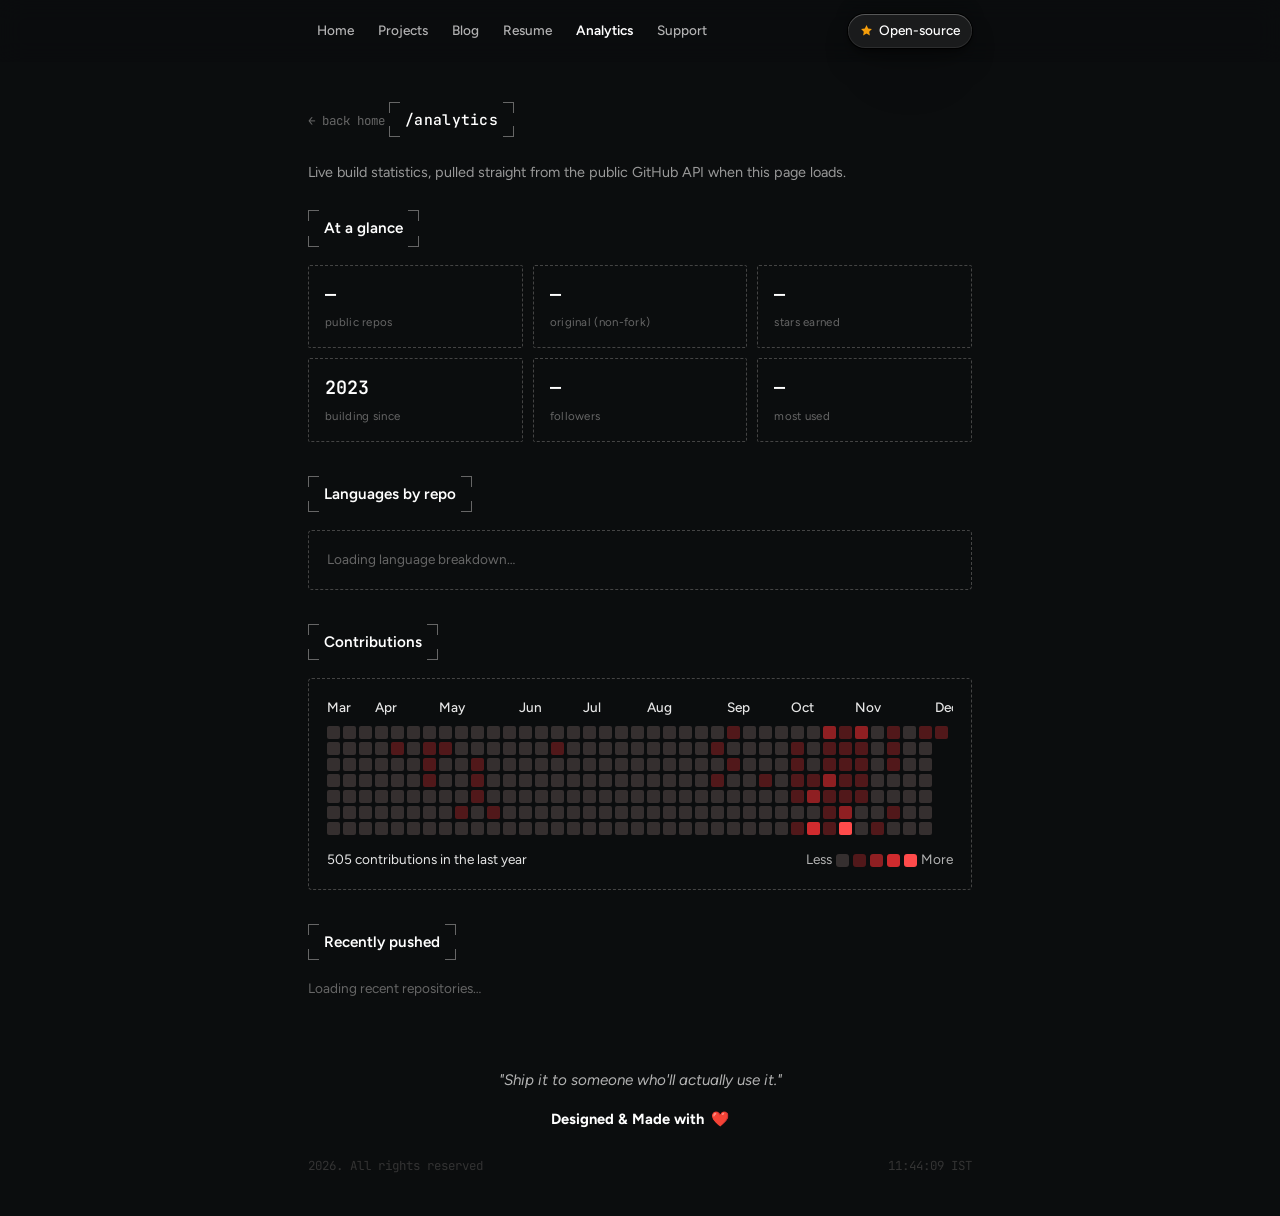
==== commit b3976fc8: "fix: ensure sparks explode evenly in all 360 directions with zero upward bias" ====
--- a/analytics.html
+++ b/analytics.html
@@ -10,7 +10,7 @@
 <link rel="preconnect" href="https://fonts.googleapis.com" />
 <link rel="preconnect" href="https://fonts.gstatic.com" crossorigin />
 <link href="https://fonts.googleapis.com/css2?family=Figtree:wght@400;500;600;700&amp;family=JetBrains+Mono:wght@400;500;600&amp;display=swap" rel="stylesheet" />
-<link rel="stylesheet" href="./assets/styles.css?v=202611122031" />
+<link rel="stylesheet" href="./assets/styles.css?v=202611122033" />
 </head>
 <body>
 <a class="skip-link" href="#main">Skip to content</a>
@@ -99,6 +99,6 @@
   </p>
 </footer>
 
-<script src="./assets/main.js?v=202611122031" defer></script>
+<script src="./assets/main.js?v=202611122033" defer></script>
 </body>
 </html>
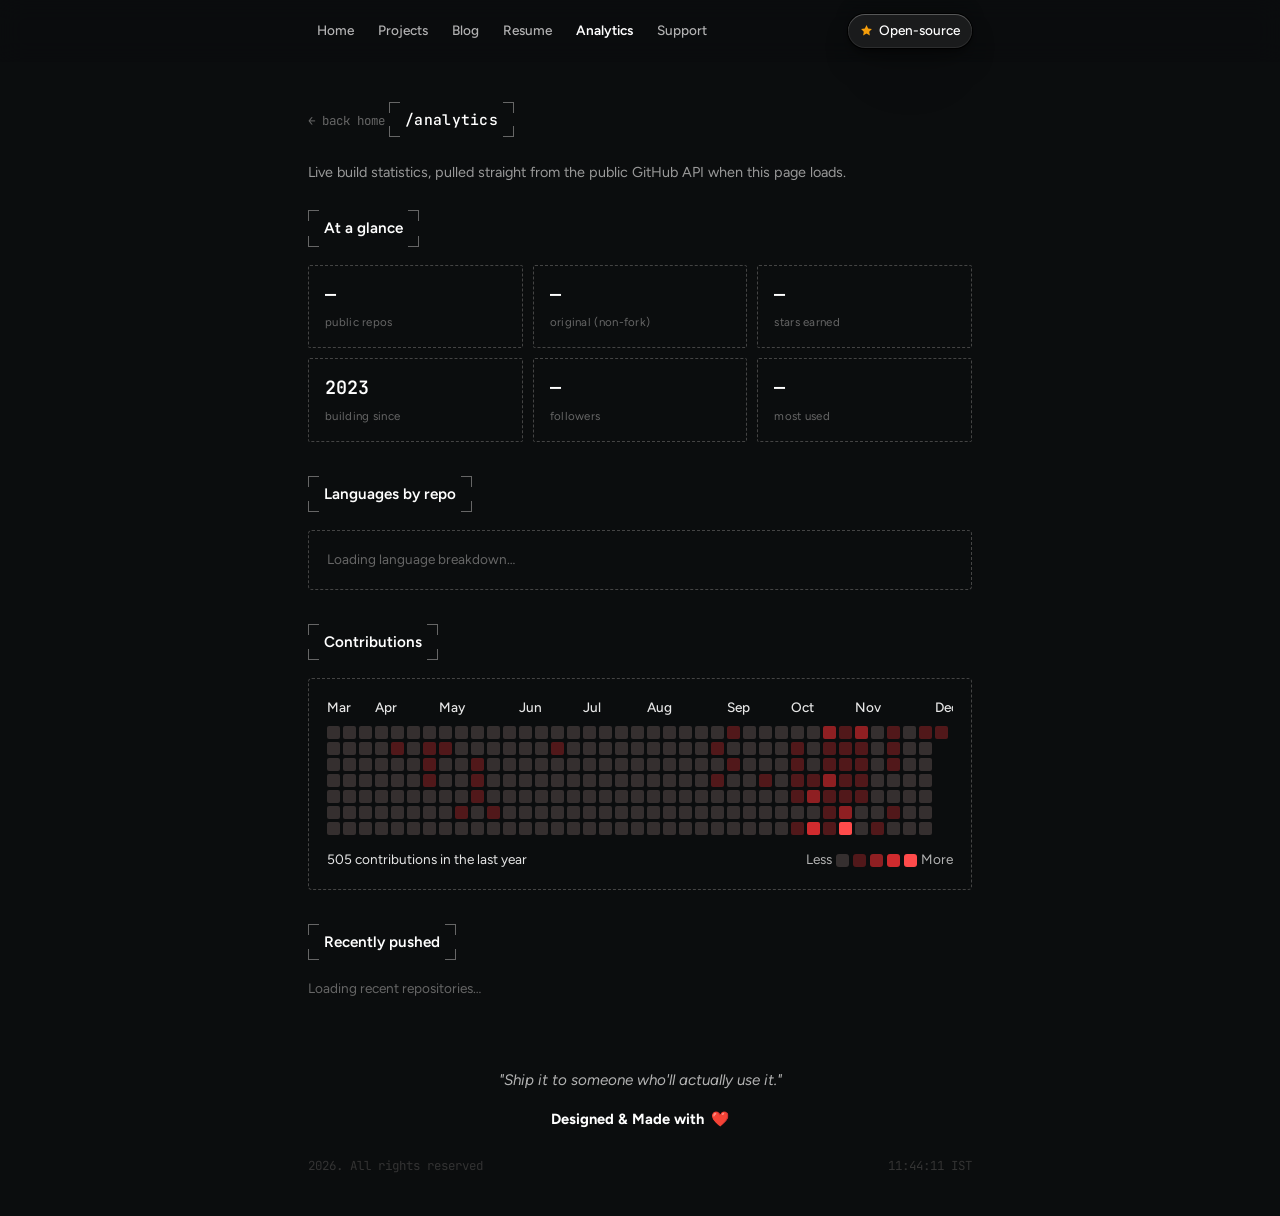
==== commit 09cb1673: "chore: replace sizzle noise with clean, premium tactile pop click sound" ====
--- a/analytics.html
+++ b/analytics.html
@@ -10,7 +10,7 @@
 <link rel="preconnect" href="https://fonts.googleapis.com" />
 <link rel="preconnect" href="https://fonts.gstatic.com" crossorigin />
 <link href="https://fonts.googleapis.com/css2?family=Figtree:wght@400;500;600;700&amp;family=JetBrains+Mono:wght@400;500;600&amp;display=swap" rel="stylesheet" />
-<link rel="stylesheet" href="./assets/styles.css?v=202611122033" />
+<link rel="stylesheet" href="./assets/styles.css?v=202611122035" />
 </head>
 <body>
 <a class="skip-link" href="#main">Skip to content</a>
@@ -99,6 +99,6 @@
   </p>
 </footer>
 
-<script src="./assets/main.js?v=202611122033" defer></script>
+<script src="./assets/main.js?v=202611122035" defer></script>
 </body>
 </html>
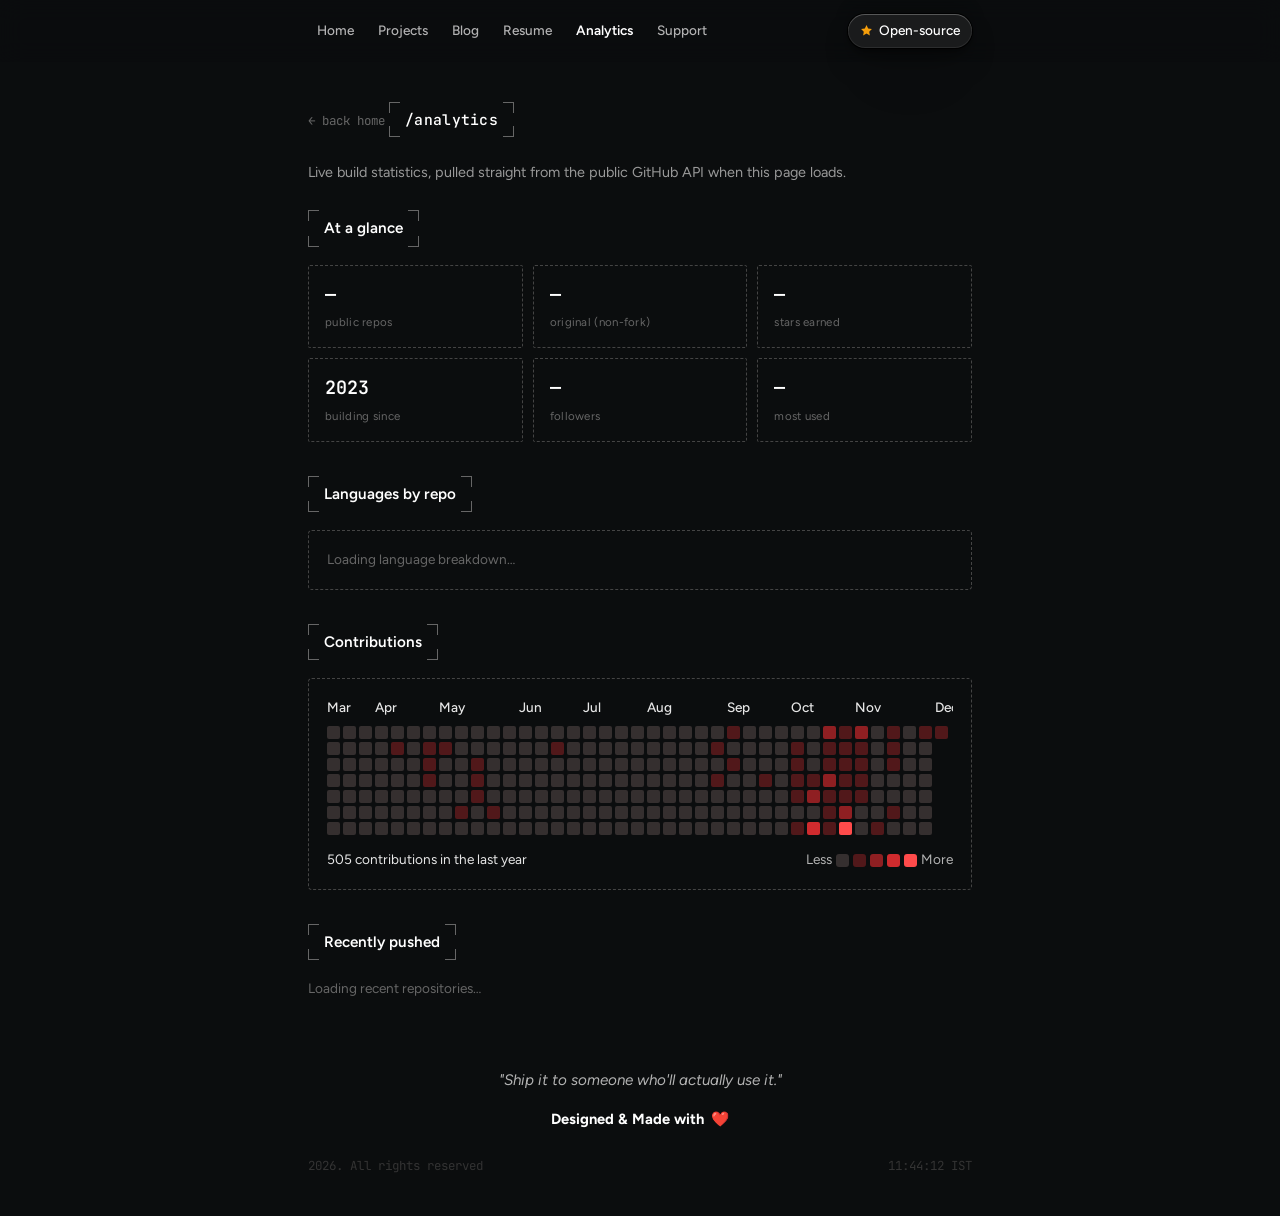
==== commit d03a4d78: "chore: upgrade click sound to punchy, louder dual-layer flint & thud" ====
--- a/analytics.html
+++ b/analytics.html
@@ -10,7 +10,7 @@
 <link rel="preconnect" href="https://fonts.googleapis.com" />
 <link rel="preconnect" href="https://fonts.gstatic.com" crossorigin />
 <link href="https://fonts.googleapis.com/css2?family=Figtree:wght@400;500;600;700&amp;family=JetBrains+Mono:wght@400;500;600&amp;display=swap" rel="stylesheet" />
-<link rel="stylesheet" href="./assets/styles.css?v=202611122035" />
+<link rel="stylesheet" href="./assets/styles.css?v=202611122036" />
 </head>
 <body>
 <a class="skip-link" href="#main">Skip to content</a>
@@ -99,6 +99,6 @@
   </p>
 </footer>
 
-<script src="./assets/main.js?v=202611122035" defer></script>
+<script src="./assets/main.js?v=202611122036" defer></script>
 </body>
 </html>
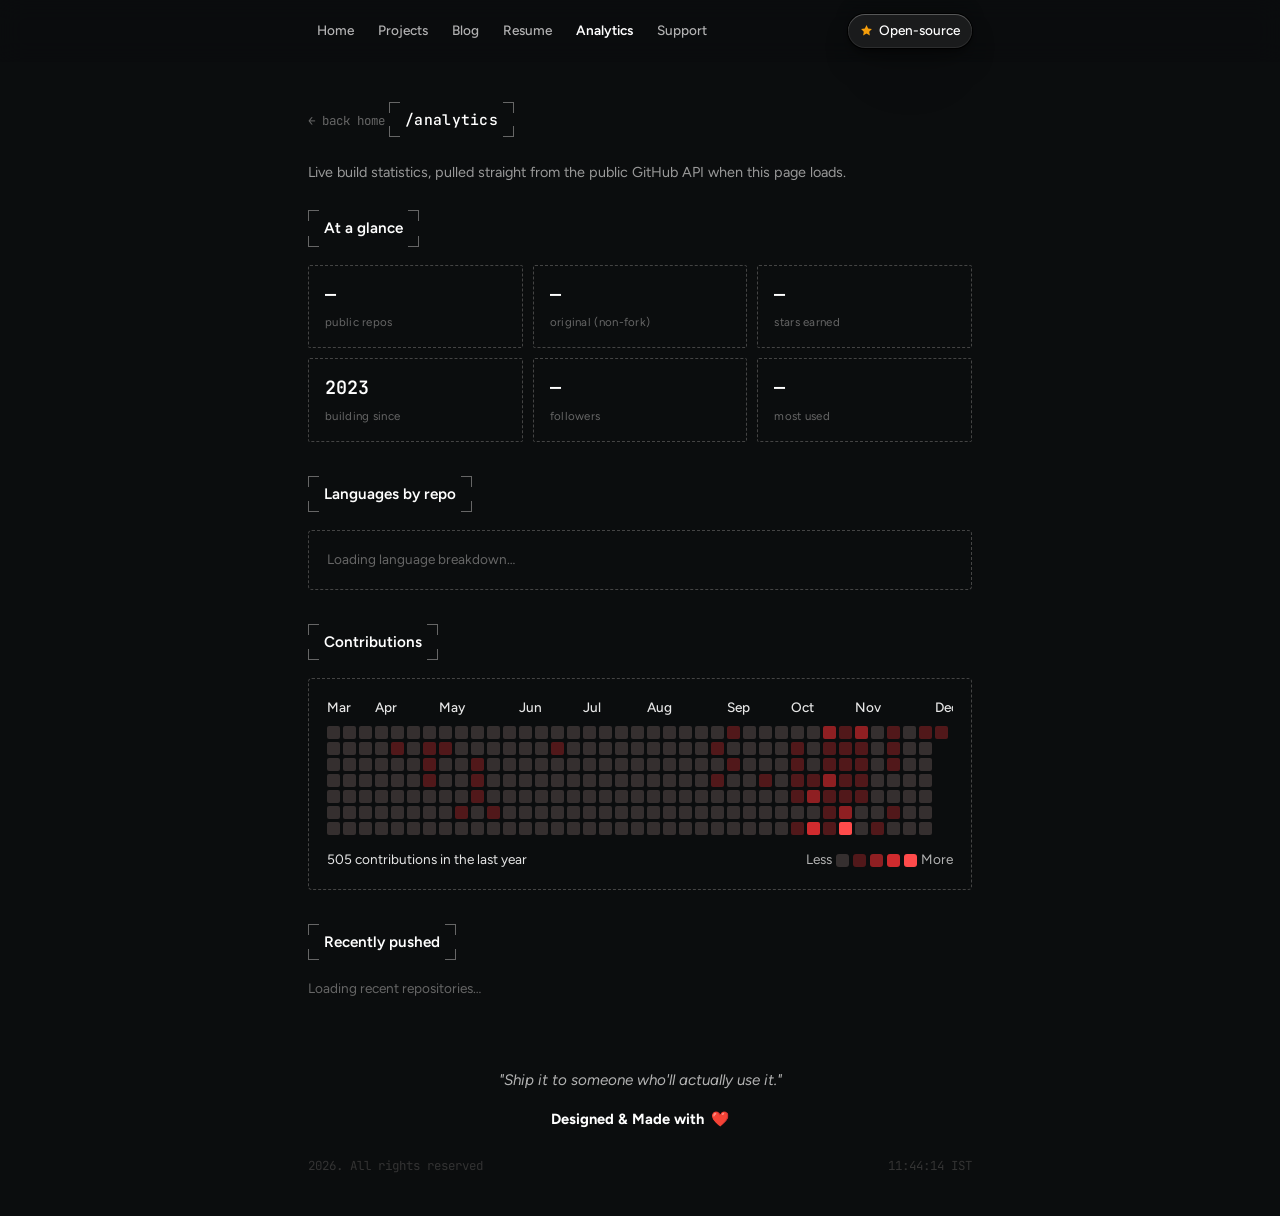
==== commit 19c3cb43: "feat: implement katana steel clash blade strike sound on click" ====
--- a/analytics.html
+++ b/analytics.html
@@ -10,7 +10,7 @@
 <link rel="preconnect" href="https://fonts.googleapis.com" />
 <link rel="preconnect" href="https://fonts.gstatic.com" crossorigin />
 <link href="https://fonts.googleapis.com/css2?family=Figtree:wght@400;500;600;700&amp;family=JetBrains+Mono:wght@400;500;600&amp;display=swap" rel="stylesheet" />
-<link rel="stylesheet" href="./assets/styles.css?v=202611122036" />
+<link rel="stylesheet" href="./assets/styles.css?v=202611122037" />
 </head>
 <body>
 <a class="skip-link" href="#main">Skip to content</a>
@@ -99,6 +99,6 @@
   </p>
 </footer>
 
-<script src="./assets/main.js?v=202611122036" defer></script>
+<script src="./assets/main.js?v=202611122037" defer></script>
 </body>
 </html>
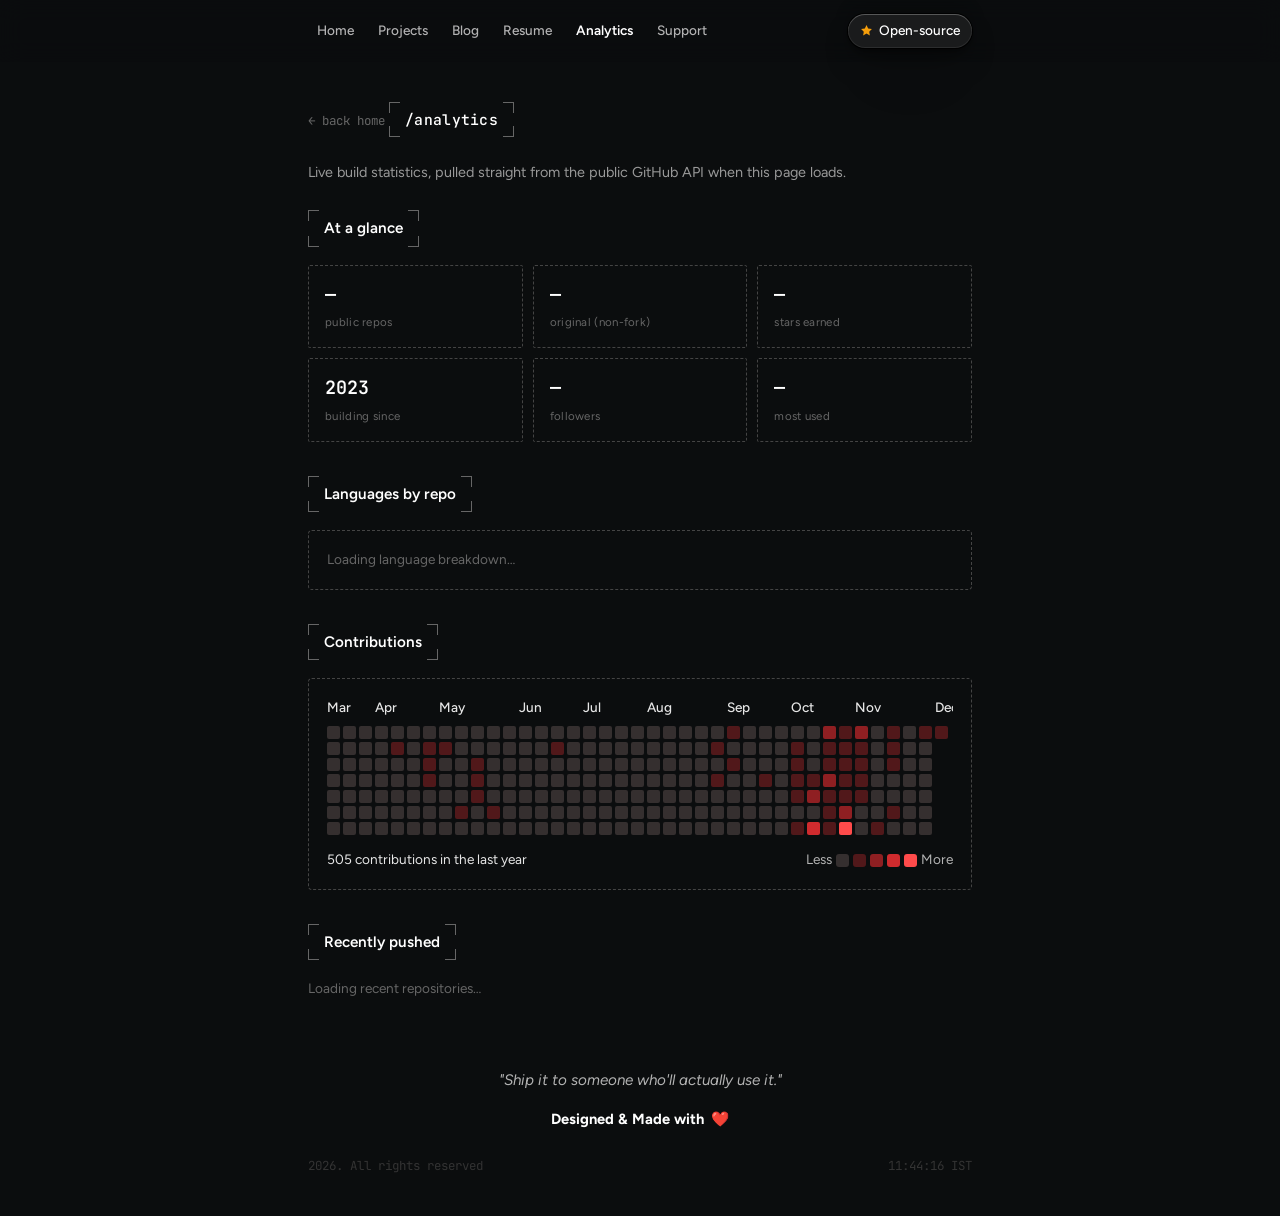
==== commit 95bb0d46: "chore: switch click audio to soft, clean electronic synth chirp" ====
--- a/analytics.html
+++ b/analytics.html
@@ -10,7 +10,7 @@
 <link rel="preconnect" href="https://fonts.googleapis.com" />
 <link rel="preconnect" href="https://fonts.gstatic.com" crossorigin />
 <link href="https://fonts.googleapis.com/css2?family=Figtree:wght@400;500;600;700&amp;family=JetBrains+Mono:wght@400;500;600&amp;display=swap" rel="stylesheet" />
-<link rel="stylesheet" href="./assets/styles.css?v=202611122037" />
+<link rel="stylesheet" href="./assets/styles.css?v=202611122038" />
 </head>
 <body>
 <a class="skip-link" href="#main">Skip to content</a>
@@ -99,6 +99,6 @@
   </p>
 </footer>
 
-<script src="./assets/main.js?v=202611122037" defer></script>
+<script src="./assets/main.js?v=202611122038" defer></script>
 </body>
 </html>
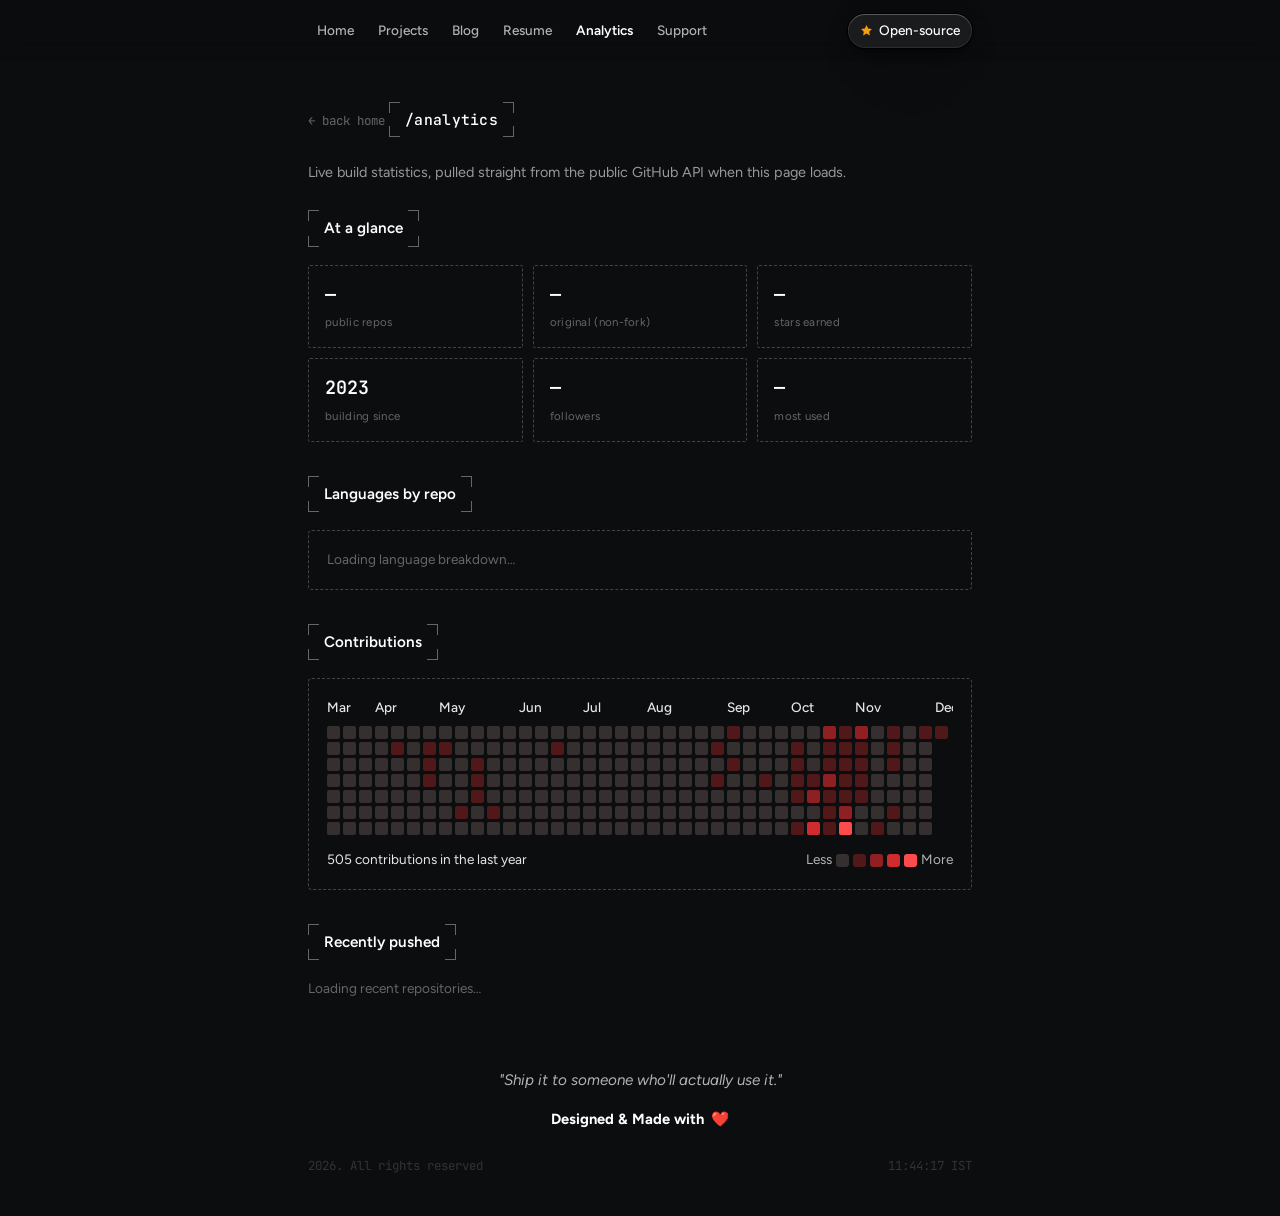
==== commit 57b23c76: "chore: switch to clean authentic digital tech blip sound" ====
--- a/analytics.html
+++ b/analytics.html
@@ -10,7 +10,7 @@
 <link rel="preconnect" href="https://fonts.googleapis.com" />
 <link rel="preconnect" href="https://fonts.gstatic.com" crossorigin />
 <link href="https://fonts.googleapis.com/css2?family=Figtree:wght@400;500;600;700&amp;family=JetBrains+Mono:wght@400;500;600&amp;display=swap" rel="stylesheet" />
-<link rel="stylesheet" href="./assets/styles.css?v=202611122038" />
+<link rel="stylesheet" href="./assets/styles.css?v=202611122040" />
 </head>
 <body>
 <a class="skip-link" href="#main">Skip to content</a>
@@ -99,6 +99,6 @@
   </p>
 </footer>
 
-<script src="./assets/main.js?v=202611122038" defer></script>
+<script src="./assets/main.js?v=202611122040" defer></script>
 </body>
 </html>
